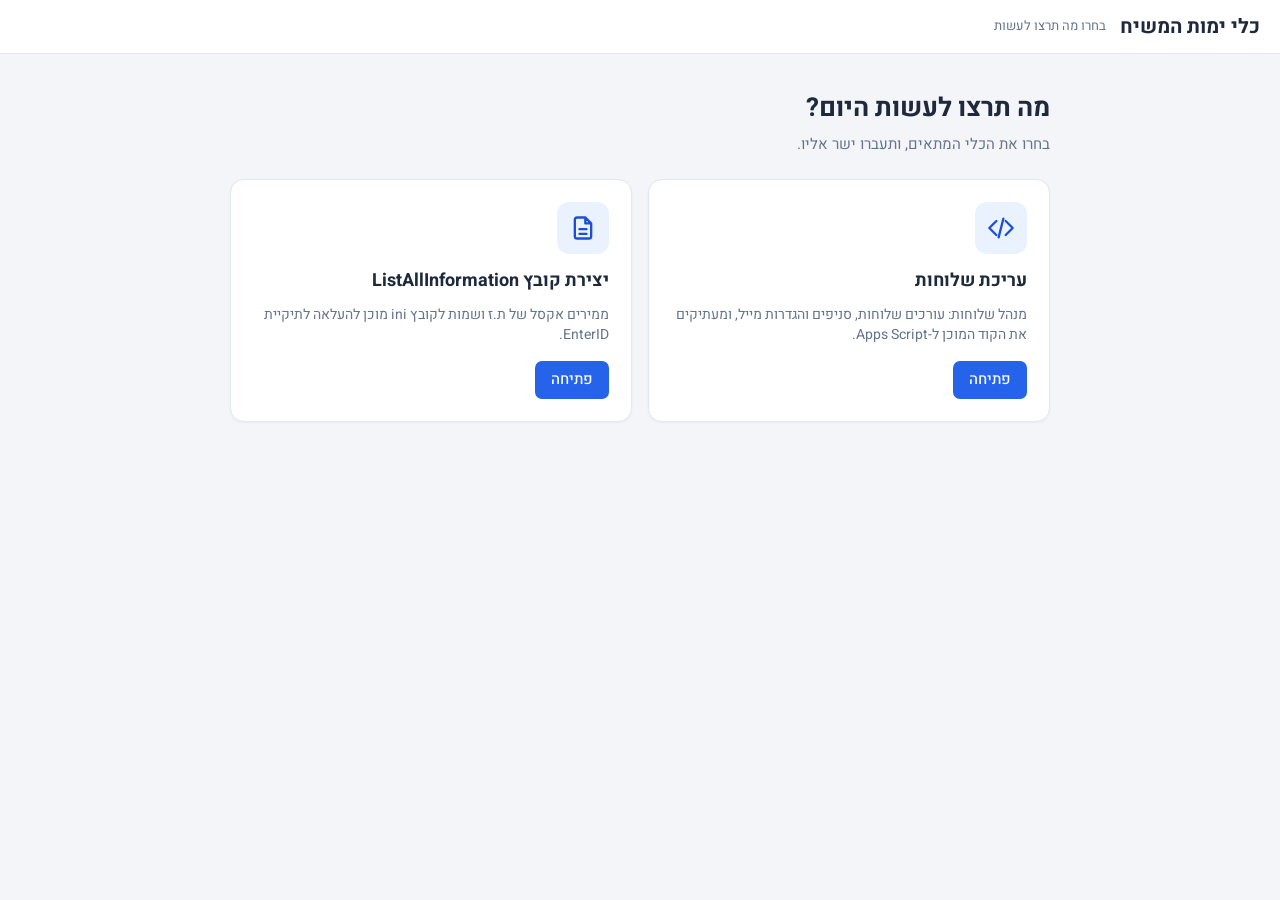
==== index.html @ 256fd230 "Rename index (3).html to index.html" ====
<!DOCTYPE html>
<html lang="he" dir="rtl">
<head>
<meta charset="utf-8">
<meta name="viewport" content="width=device-width, initial-scale=1">
<title>כלי ימות המשיח</title>
<link href="https://fonts.googleapis.com/css2?family=Heebo:wght@400;500;700&display=swap" rel="stylesheet">
<style>
:root{--bg:#f3f5f9;--ink:#1e293b;--mut:#64748b;--line:#e2e8f0;--card:#fff;--ac:#2563eb;--ac2:#1d4ed8;--acs:#eaf1ff;--soft:#f8fafc}
*{box-sizing:border-box}html,body{min-height:100%}
body{margin:0;background:var(--bg);color:var(--ink);font:15px/1.45 Heebo,'Segoe UI',Arial,sans-serif}
:focus-visible{outline:2px solid var(--ac);outline-offset:2px}
header{background:#fff;border-bottom:1px solid var(--line);padding:12px 20px;display:flex;align-items:center;gap:14px;flex-wrap:wrap}
header h1{margin:0;font-size:20px}
header p{margin:0;color:var(--mut);font-size:13px;flex:1}
main{padding:36px 20px}
.wrap{max-width:820px;margin:0 auto}
.wrap>h2{margin:0 0 6px;font-size:26px}
.wrap>p{margin:0 0 24px;color:var(--mut)}
.grid{display:grid;grid-template-columns:repeat(2,1fr);gap:16px}
a.tool{display:flex;flex-direction:column;gap:10px;background:var(--card);border:1px solid var(--line);border-radius:14px;padding:22px;text-decoration:none;color:var(--ink);box-shadow:0 1px 3px #0f172a0a;transition:border-color .15s,box-shadow .15s,transform .1s}
a.tool:hover{border-color:#c3d6fb;box-shadow:0 6px 18px #2563eb1f;transform:translateY(-2px)}
.ic{width:52px;height:52px;border-radius:12px;background:var(--acs);color:var(--ac2);display:grid;place-items:center}
.ic svg{width:28px;height:28px}
a.tool h3{margin:4px 0 0;font-size:18px}
a.tool p{margin:0;color:var(--mut);font-size:14px;flex:1}
a.tool .go{margin-top:6px;align-self:flex-start;background:var(--ac);color:#fff;border-radius:7px;padding:8px 16px;font-weight:500}
a.tool:hover .go{background:var(--ac2)}
@media(max-width:640px){.grid{grid-template-columns:1fr}main{padding:22px 14px}}
@media(prefers-reduced-motion:reduce){*{transition:none!important}}
</style>
</head>
<body>
<header><h1>כלי ימות המשיח</h1><p>בחרו מה תרצו לעשות</p></header>
<main>
  <div class="wrap">
    <h2>מה תרצו לעשות היום?</h2>
    <p>בחרו את הכלי המתאים, ותעברו ישר אליו.</p>
    <div class="grid">
      <a class="tool" href="yemot-manager.html">
        <div class="ic"><svg viewBox="0 0 24 24" fill="none" stroke="currentColor" stroke-width="2" stroke-linecap="round" stroke-linejoin="round"><path d="M16 18l6-6-6-6M8 6l-6 6 6 6M14 4l-4 16"/></svg></div>
        <h3>עריכת שלוחות</h3>
        <p>מנהל שלוחות: עורכים שלוחות, סניפים והגדרות מייל, ומעתיקים את הקוד המוכן ל-Apps Script.</p>
        <span class="go">פתיחה</span>
      </a>
      <a class="tool" href="list-all-information.html">
        <div class="ic"><svg viewBox="0 0 24 24" fill="none" stroke="currentColor" stroke-width="2" stroke-linecap="round" stroke-linejoin="round"><path d="M14 3H7a2 2 0 0 0-2 2v14a2 2 0 0 0 2 2h10a2 2 0 0 0 2-2V8zM14 3v5h5M9 13h6M9 17h6"/></svg></div>
        <h3>יצירת קובץ ListAllInformation</h3>
        <p>ממירים אקסל של ת.ז ושמות לקובץ ini מוכן להעלאה לתיקיית EnterID.</p>
        <span class="go">פתיחה</span>
      </a>
    </div>
  </div>
</main>
</body>
</html>
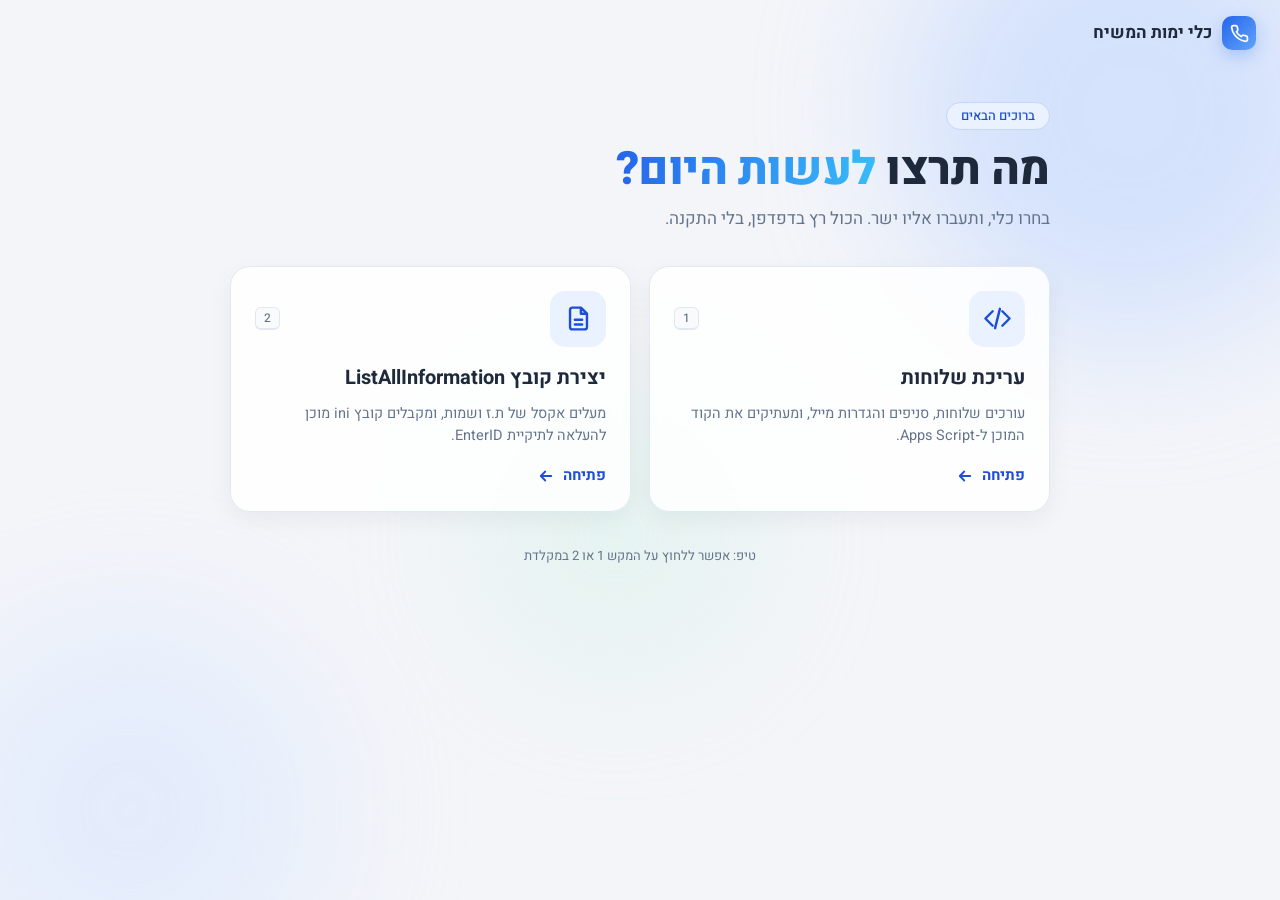
==== commit 34f31525: "Rename index (4).html to index.html" ====
--- a/index.html
+++ b/index.html
@@ -4,53 +4,109 @@
 <meta charset="utf-8">
 <meta name="viewport" content="width=device-width, initial-scale=1">
 <title>כלי ימות המשיח</title>
-<link href="https://fonts.googleapis.com/css2?family=Heebo:wght@400;500;700&display=swap" rel="stylesheet">
+<link href="https://fonts.googleapis.com/css2?family=Heebo:wght@400;500;700;800&display=swap" rel="stylesheet">
+<link rel="stylesheet" href="site.css">
 <style>
 :root{--bg:#f3f5f9;--ink:#1e293b;--mut:#64748b;--line:#e2e8f0;--card:#fff;--ac:#2563eb;--ac2:#1d4ed8;--acs:#eaf1ff;--soft:#f8fafc}
 *{box-sizing:border-box}html,body{min-height:100%}
-body{margin:0;background:var(--bg);color:var(--ink);font:15px/1.45 Heebo,'Segoe UI',Arial,sans-serif}
-:focus-visible{outline:2px solid var(--ac);outline-offset:2px}
-header{background:#fff;border-bottom:1px solid var(--line);padding:12px 20px;display:flex;align-items:center;gap:14px;flex-wrap:wrap}
-header h1{margin:0;font-size:20px}
-header p{margin:0;color:var(--mut);font-size:13px;flex:1}
-main{padding:36px 20px}
-.wrap{max-width:820px;margin:0 auto}
-.wrap>h2{margin:0 0 6px;font-size:26px}
-.wrap>p{margin:0 0 24px;color:var(--mut)}
-.grid{display:grid;grid-template-columns:repeat(2,1fr);gap:16px}
-a.tool{display:flex;flex-direction:column;gap:10px;background:var(--card);border:1px solid var(--line);border-radius:14px;padding:22px;text-decoration:none;color:var(--ink);box-shadow:0 1px 3px #0f172a0a;transition:border-color .15s,box-shadow .15s,transform .1s}
-a.tool:hover{border-color:#c3d6fb;box-shadow:0 6px 18px #2563eb1f;transform:translateY(-2px)}
-.ic{width:52px;height:52px;border-radius:12px;background:var(--acs);color:var(--ac2);display:grid;place-items:center}
-.ic svg{width:28px;height:28px}
-a.tool h3{margin:4px 0 0;font-size:18px}
-a.tool p{margin:0;color:var(--mut);font-size:14px;flex:1}
-a.tool .go{margin-top:6px;align-self:flex-start;background:var(--ac);color:#fff;border-radius:7px;padding:8px 16px;font-weight:500}
-a.tool:hover .go{background:var(--ac2)}
-@media(max-width:640px){.grid{grid-template-columns:1fr}main{padding:22px 14px}}
-@media(prefers-reduced-motion:reduce){*{transition:none!important}}
+body{margin:0;background:var(--bg);color:var(--ink);font:15px/1.5 Heebo,'Segoe UI',Arial,sans-serif;overflow-x:hidden}
+:focus-visible{outline:2px solid var(--ac);outline-offset:3px}
+
+/* רקע חי */
+.bg{position:fixed;inset:0;z-index:-1;overflow:hidden;pointer-events:none}
+.bg i{position:absolute;border-radius:50%;filter:blur(70px);opacity:.55;animation:float 14s ease-in-out infinite}
+.bg i:nth-child(1){width:460px;height:460px;background:#bcd3ff;top:-120px;right:-80px}
+.bg i:nth-child(2){width:380px;height:380px;background:#d8e6ff;bottom:-100px;left:-60px;animation-delay:-5s}
+.bg i:nth-child(3){width:260px;height:260px;background:#c9f0e0;top:45%;left:38%;opacity:.35;animation-delay:-9s}
+@keyframes float{0%,100%{transform:translate(0,0) scale(1)}50%{transform:translate(30px,-26px) scale(1.08)}}
+
+header{padding:16px 24px;display:flex;align-items:center;gap:10px}
+.logo{width:34px;height:34px;border-radius:10px;background:linear-gradient(135deg,var(--ac),#60a5fa);display:grid;place-items:center;color:#fff;box-shadow:0 6px 16px #2563eb40}
+.logo svg{width:19px;height:19px}
+header b{font-size:17px}
+
+main{max-width:860px;margin:0 auto;padding:36px 20px 60px}
+.pill{display:inline-block;background:var(--acs);color:var(--ac2);border:1px solid #c3d6fb;border-radius:99px;padding:3px 14px;font-size:13px;font-weight:500;animation:rise .6s both}
+h1{font-size:clamp(30px,6vw,46px);line-height:1.15;margin:14px 0 10px;font-weight:800;letter-spacing:-.01em;animation:rise .6s .08s both}
+h1 span{background:linear-gradient(100deg,var(--ac),#38bdf8);-webkit-background-clip:text;background-clip:text;color:transparent}
+.sub{margin:0 0 34px;color:var(--mut);font-size:17px;animation:rise .6s .16s both}
+
+.grid{display:grid;grid-template-columns:repeat(2,1fr);gap:18px}
+a.tool{position:relative;display:flex;flex-direction:column;gap:10px;background:#ffffffd9;backdrop-filter:blur(8px);border:1px solid var(--line);border-radius:20px;padding:24px;text-decoration:none;color:var(--ink);box-shadow:0 8px 24px #0f172a0d;overflow:hidden;
+  transition:transform .25s cubic-bezier(.2,.8,.2,1),box-shadow .25s,border-color .25s;animation:rise .65s both}
+a.tool:nth-child(1){animation-delay:.24s}a.tool:nth-child(2){animation-delay:.34s}
+a.tool::before{content:"";position:absolute;inset:0;border-radius:inherit;background:radial-gradient(280px circle at var(--mx,50%) var(--my,0%),#2563eb22,transparent 62%);opacity:0;transition:opacity .25s;pointer-events:none}
+a.tool:hover{transform:translateY(-5px);border-color:#b7cffa;box-shadow:0 18px 40px #2563eb26}
+a.tool:hover::before{opacity:1}
+a.tool:active{transform:translateY(-2px) scale(.99)}
+.row{display:flex;align-items:center;justify-content:space-between}
+.ic{width:56px;height:56px;border-radius:15px;background:var(--acs);color:var(--ac2);display:grid;place-items:center;transition:transform .3s,background .3s,color .3s}
+.ic svg{width:29px;height:29px}
+a.tool:hover .ic{background:var(--ac);color:#fff;transform:rotate(-6deg) scale(1.06)}
+kbd{font:500 12px Heebo,sans-serif;color:var(--mut);background:var(--soft);border:1px solid var(--line);border-bottom-width:2px;border-radius:6px;padding:1px 8px}
+a.tool h3{margin:6px 0 0;font-size:20px}
+a.tool p{margin:0;color:var(--mut);font-size:14.5px;flex:1}
+.go{margin-top:8px;display:inline-flex;align-items:center;gap:8px;color:var(--ac2);font-weight:700}
+.go svg{width:18px;height:18px;transition:transform .25s}
+a.tool:hover .go svg{transform:translateX(-6px)}
+
+footer{text-align:center;color:var(--mut);font-size:13px;margin-top:34px;animation:rise .6s .5s both}
+
+@keyframes rise{from{opacity:0;transform:translateY(18px)}}
+@media(max-width:640px){.grid{grid-template-columns:1fr}main{padding-top:20px}kbd{display:none}}
 </style>
 </head>
 <body>
-<header><h1>כלי ימות המשיח</h1><p>בחרו מה תרצו לעשות</p></header>
+<div id="topbar"></div>
+<div class="bg" aria-hidden="true"><i></i><i></i><i></i></div>
+
+<header>
+  <div class="logo"><svg viewBox="0 0 24 24" fill="none" stroke="currentColor" stroke-width="2.2" stroke-linecap="round" stroke-linejoin="round"><path d="M22 16.9v3a2 2 0 0 1-2.2 2 19.8 19.8 0 0 1-8.6-3.1 19.5 19.5 0 0 1-6-6A19.8 19.8 0 0 1 2.1 4.2 2 2 0 0 1 4.1 2h3a2 2 0 0 1 2 1.7c.1 1 .4 1.9.7 2.8a2 2 0 0 1-.5 2.1L8.1 9.9a16 16 0 0 0 6 6l1.3-1.3a2 2 0 0 1 2.1-.4c.9.3 1.8.6 2.8.7a2 2 0 0 1 1.7 2z"/></svg></div>
+  <b>כלי ימות המשיח</b>
+</header>
+
 <main>
-  <div class="wrap">
-    <h2>מה תרצו לעשות היום?</h2>
-    <p>בחרו את הכלי המתאים, ותעברו ישר אליו.</p>
-    <div class="grid">
-      <a class="tool" href="yemot-manager.html">
+  <span class="pill">ברוכים הבאים</span>
+  <h1>מה תרצו <span>לעשות היום?</span></h1>
+  <p class="sub">בחרו כלי, ותעברו אליו ישר. הכול רץ בדפדפן, בלי התקנה.</p>
+
+  <div class="grid">
+    <a class="tool" href="yemot-manager.html" data-k="1">
+      <div class="row">
         <div class="ic"><svg viewBox="0 0 24 24" fill="none" stroke="currentColor" stroke-width="2" stroke-linecap="round" stroke-linejoin="round"><path d="M16 18l6-6-6-6M8 6l-6 6 6 6M14 4l-4 16"/></svg></div>
-        <h3>עריכת שלוחות</h3>
-        <p>מנהל שלוחות: עורכים שלוחות, סניפים והגדרות מייל, ומעתיקים את הקוד המוכן ל-Apps Script.</p>
-        <span class="go">פתיחה</span>
-      </a>
-      <a class="tool" href="list-all-information.html">
+        <kbd>1</kbd>
+      </div>
+      <h3>עריכת שלוחות</h3>
+      <p>עורכים שלוחות, סניפים והגדרות מייל, ומעתיקים את הקוד המוכן ל‑Apps Script.</p>
+      <span class="go">פתיחה <svg viewBox="0 0 24 24" fill="none" stroke="currentColor" stroke-width="2.4" stroke-linecap="round" stroke-linejoin="round"><path d="M19 12H5M11 6l-6 6 6 6"/></svg></span>
+    </a>
+    <a class="tool" href="list-all-information.html" data-k="2">
+      <div class="row">
         <div class="ic"><svg viewBox="0 0 24 24" fill="none" stroke="currentColor" stroke-width="2" stroke-linecap="round" stroke-linejoin="round"><path d="M14 3H7a2 2 0 0 0-2 2v14a2 2 0 0 0 2 2h10a2 2 0 0 0 2-2V8zM14 3v5h5M9 13h6M9 17h6"/></svg></div>
-        <h3>יצירת קובץ ListAllInformation</h3>
-        <p>ממירים אקסל של ת.ז ושמות לקובץ ini מוכן להעלאה לתיקיית EnterID.</p>
-        <span class="go">פתיחה</span>
-      </a>
-    </div>
+        <kbd>2</kbd>
+      </div>
+      <h3>יצירת קובץ ListAllInformation</h3>
+      <p>מעלים אקסל של ת.ז ושמות, ומקבלים קובץ ini מוכן להעלאה לתיקיית EnterID.</p>
+      <span class="go">פתיחה <svg viewBox="0 0 24 24" fill="none" stroke="currentColor" stroke-width="2.4" stroke-linecap="round" stroke-linejoin="round"><path d="M19 12H5M11 6l-6 6 6 6"/></svg></span>
+    </a>
   </div>
+  <footer>טיפ: אפשר ללחוץ על המקש 1 או 2 במקלדת</footer>
 </main>
+
+<script src="site.js"></script>
+<script>
+document.querySelectorAll('a.tool').forEach(function (c) {
+  c.addEventListener('pointermove', function (e) {
+    var r = c.getBoundingClientRect();
+    c.style.setProperty('--mx', (e.clientX - r.left) + 'px');
+    c.style.setProperty('--my', (e.clientY - r.top) + 'px');
+  });
+});
+document.addEventListener('keydown', function (e) {
+  if (e.ctrlKey || e.metaKey || e.altKey) return;
+  var a = document.querySelector('a.tool[data-k="' + e.key + '"]');
+  if (a) a.click();
+});
+</script>
 </body>
 </html>
--- a/site.css
+++ b/site.css
@@ -0,0 +1,28 @@
+/* אפקטים משותפים לכל דפי האתר */
+
+/* מעבר חלק בין דפים (דפדפנים תומכים) */
+@view-transition{navigation:auto}
+::view-transition-old(root){animation:.22s ease both vtOut}
+::view-transition-new(root){animation:.38s cubic-bezier(.2,.8,.2,1) both vtIn}
+@keyframes vtOut{to{opacity:0;transform:translateY(-8px)}}
+@keyframes vtIn{from{opacity:0;transform:translateY(12px)}}
+
+/* גיבוי לדפדפנים בלי תמיכה */
+@keyframes pageIn{from{opacity:0;transform:translateY(10px)}}
+@supports not (view-transition-name:none){body{animation:pageIn .4s ease both}}
+
+/* פס טעינה עליון בזמן מעבר בין דפים */
+#topbar{position:fixed;inset:0 0 auto 0;height:3px;background:linear-gradient(90deg,#2563eb,#60a5fa);transform:scaleX(0);transform-origin:right;z-index:999;pointer-events:none}
+body.leaving #topbar{animation:bar 1.4s cubic-bezier(.2,.7,.2,1) forwards}
+@keyframes bar{to{transform:scaleX(.88)}}
+
+/* חלונות קופצים */
+dialog[open]{animation:dlgIn .28s cubic-bezier(.2,.9,.3,1.15)}
+dialog::backdrop{animation:bdIn .25s ease both}
+@keyframes dlgIn{from{opacity:0;transform:translateY(14px) scale(.97)}}
+@keyframes bdIn{from{opacity:0}}
+
+@media (prefers-reduced-motion:reduce){
+  *,*::before,*::after{animation-duration:.01ms!important;animation-delay:0s!important;transition-duration:.01ms!important}
+  ::view-transition-group(*),::view-transition-old(*),::view-transition-new(*){animation:none!important}
+}
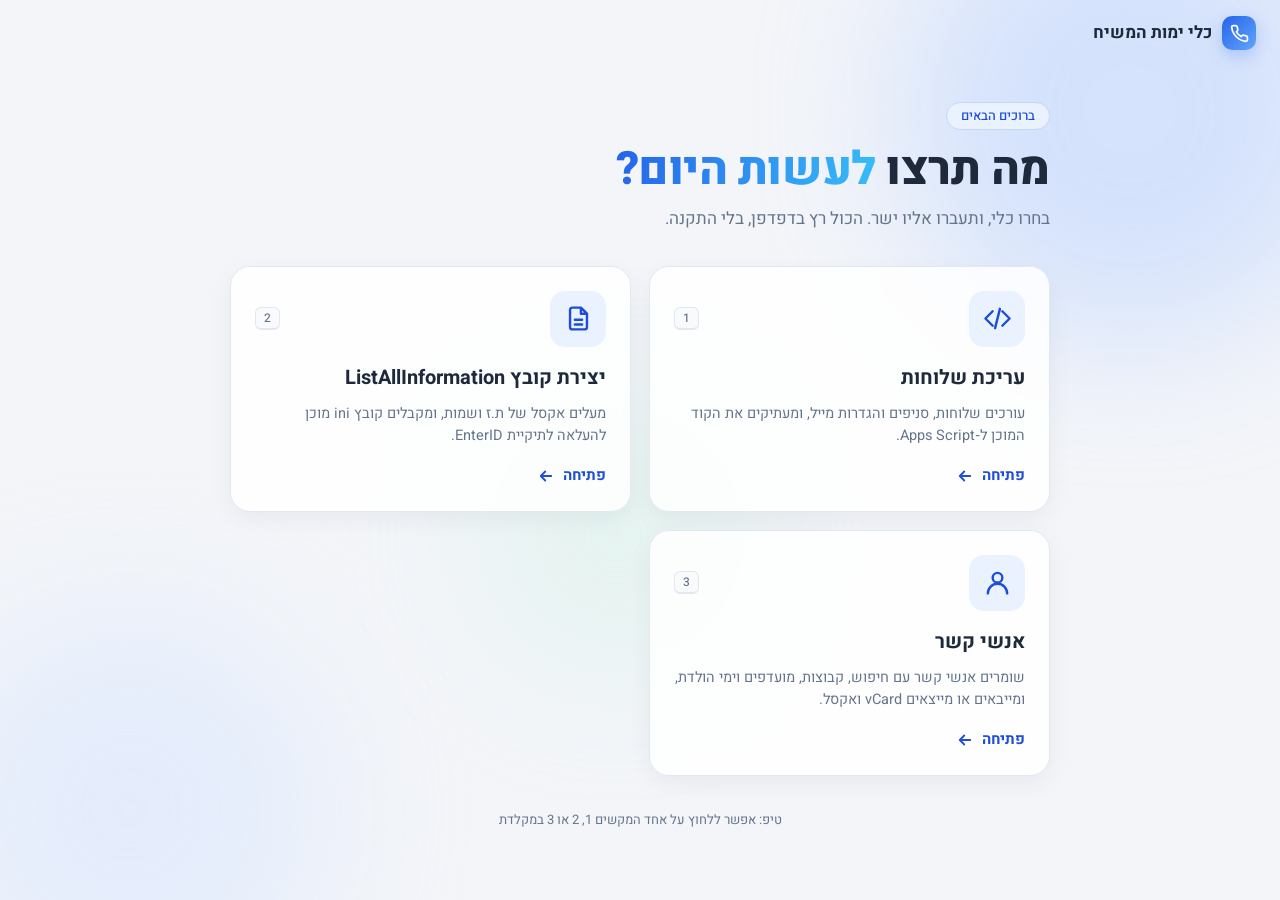
==== commit cca6d405: "Add files via upload" ====
--- a/index.html
+++ b/index.html
@@ -34,7 +34,7 @@
 .grid{display:grid;grid-template-columns:repeat(2,1fr);gap:18px}
 a.tool{position:relative;display:flex;flex-direction:column;gap:10px;background:#ffffffd9;backdrop-filter:blur(8px);border:1px solid var(--line);border-radius:20px;padding:24px;text-decoration:none;color:var(--ink);box-shadow:0 8px 24px #0f172a0d;overflow:hidden;
   transition:transform .25s cubic-bezier(.2,.8,.2,1),box-shadow .25s,border-color .25s;animation:rise .65s both}
-a.tool:nth-child(1){animation-delay:.24s}a.tool:nth-child(2){animation-delay:.34s}
+a.tool:nth-child(1){animation-delay:.24s}a.tool:nth-child(2){animation-delay:.34s}a.tool:nth-child(3){animation-delay:.44s}
 a.tool::before{content:"";position:absolute;inset:0;border-radius:inherit;background:radial-gradient(280px circle at var(--mx,50%) var(--my,0%),#2563eb22,transparent 62%);opacity:0;transition:opacity .25s;pointer-events:none}
 a.tool:hover{transform:translateY(-5px);border-color:#b7cffa;box-shadow:0 18px 40px #2563eb26}
 a.tool:hover::before{opacity:1}
@@ -89,8 +89,17 @@
       <p>מעלים אקסל של ת.ז ושמות, ומקבלים קובץ ini מוכן להעלאה לתיקיית EnterID.</p>
       <span class="go">פתיחה <svg viewBox="0 0 24 24" fill="none" stroke="currentColor" stroke-width="2.4" stroke-linecap="round" stroke-linejoin="round"><path d="M19 12H5M11 6l-6 6 6 6"/></svg></span>
     </a>
+    <a class="tool" href="contacts.html" data-k="3">
+      <div class="row">
+        <div class="ic"><svg viewBox="0 0 24 24" fill="none" stroke="currentColor" stroke-width="2" stroke-linecap="round" stroke-linejoin="round"><circle cx="12" cy="8" r="4"/><path d="M4 21a8 8 0 0 1 16 0"/></svg></div>
+        <kbd>3</kbd>
+      </div>
+      <h3>אנשי קשר</h3>
+      <p>שומרים אנשי קשר עם חיפוש, קבוצות, מועדפים וימי הולדת, ומייבאים או מייצאים vCard ואקסל.</p>
+      <span class="go">פתיחה <svg viewBox="0 0 24 24" fill="none" stroke="currentColor" stroke-width="2.4" stroke-linecap="round" stroke-linejoin="round"><path d="M19 12H5M11 6l-6 6 6 6"/></svg></span>
+    </a>
   </div>
-  <footer>טיפ: אפשר ללחוץ על המקש 1 או 2 במקלדת</footer>
+  <footer>טיפ: אפשר ללחוץ על אחד המקשים 1, 2 או 3 במקלדת</footer>
 </main>
 
 <script src="site.js"></script>
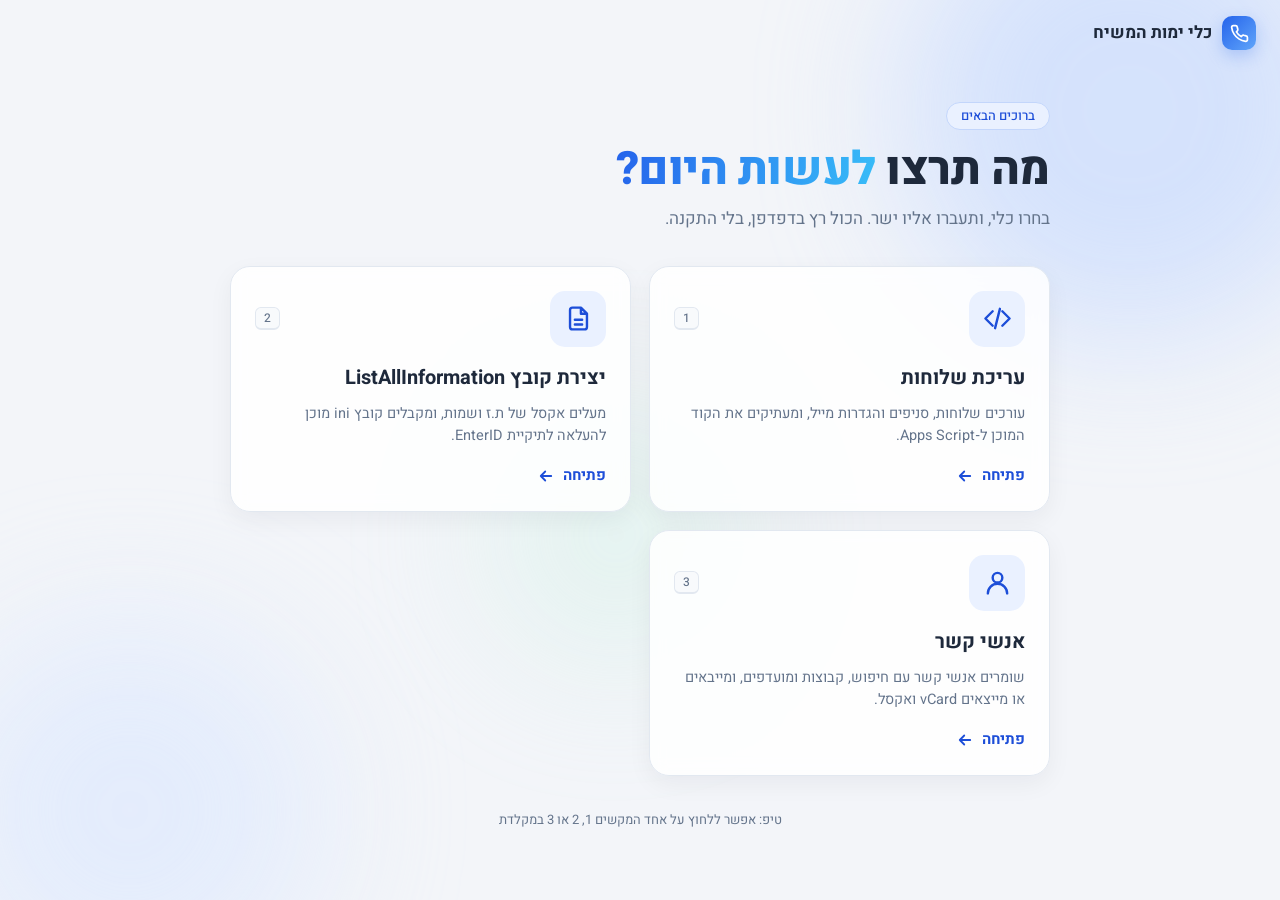
==== commit 837cdae2: "Add files via upload" ====
--- a/index.html
+++ b/index.html
@@ -95,7 +95,7 @@
         <kbd>3</kbd>
       </div>
       <h3>אנשי קשר</h3>
-      <p>שומרים אנשי קשר עם חיפוש, קבוצות, מועדפים וימי הולדת, ומייבאים או מייצאים vCard ואקסל.</p>
+      <p>שומרים אנשי קשר עם חיפוש, קבוצות ומועדפים, ומייבאים או מייצאים vCard ואקסל.</p>
       <span class="go">פתיחה <svg viewBox="0 0 24 24" fill="none" stroke="currentColor" stroke-width="2.4" stroke-linecap="round" stroke-linejoin="round"><path d="M19 12H5M11 6l-6 6 6 6"/></svg></span>
     </a>
   </div>
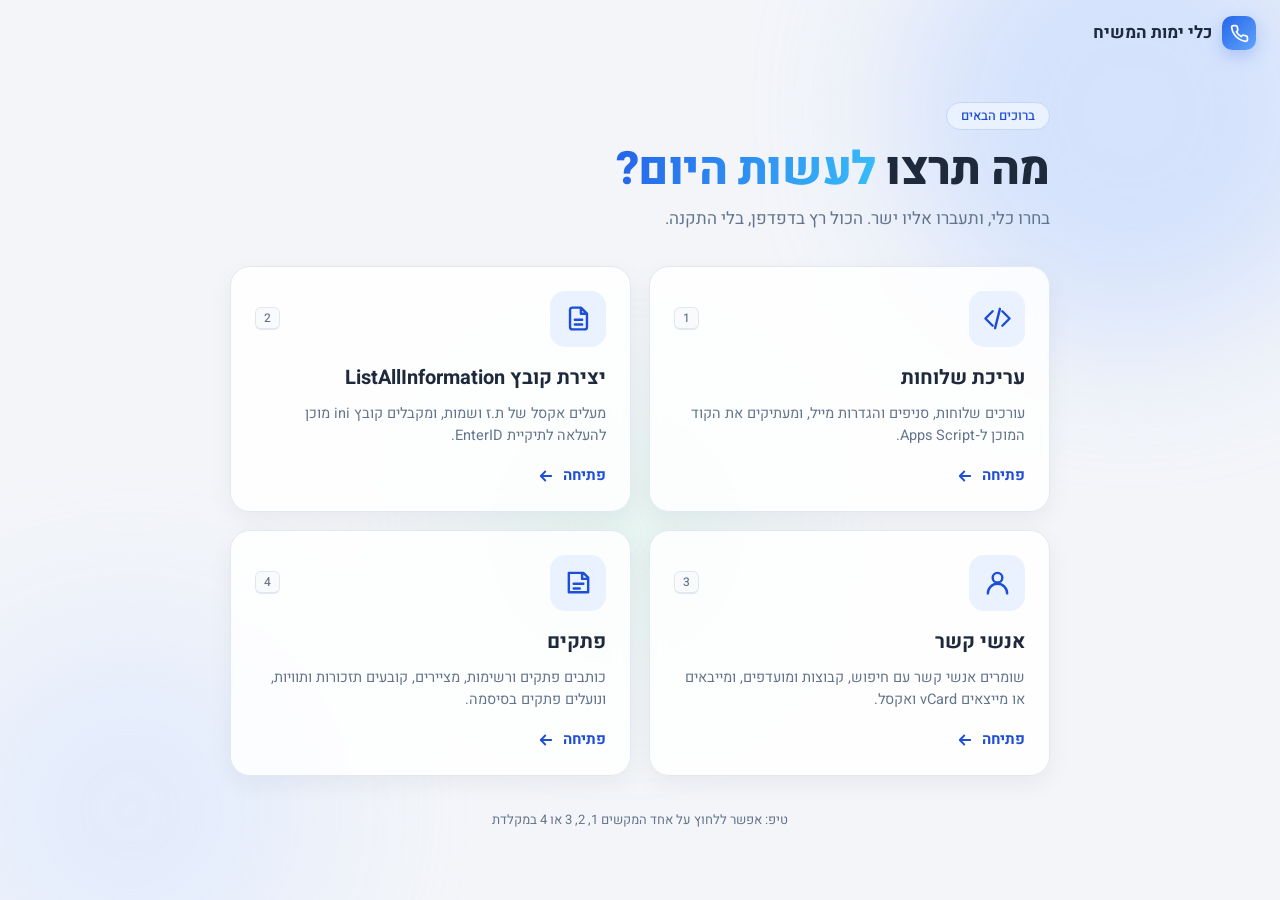
==== commit ffb2a991: "Rename index (4).html to index.html" ====
--- a/index.html
+++ b/index.html
@@ -34,7 +34,7 @@
 .grid{display:grid;grid-template-columns:repeat(2,1fr);gap:18px}
 a.tool{position:relative;display:flex;flex-direction:column;gap:10px;background:#ffffffd9;backdrop-filter:blur(8px);border:1px solid var(--line);border-radius:20px;padding:24px;text-decoration:none;color:var(--ink);box-shadow:0 8px 24px #0f172a0d;overflow:hidden;
   transition:transform .25s cubic-bezier(.2,.8,.2,1),box-shadow .25s,border-color .25s;animation:rise .65s both}
-a.tool:nth-child(1){animation-delay:.24s}a.tool:nth-child(2){animation-delay:.34s}a.tool:nth-child(3){animation-delay:.44s}
+a.tool:nth-child(1){animation-delay:.24s}a.tool:nth-child(2){animation-delay:.34s}a.tool:nth-child(3){animation-delay:.44s}a.tool:nth-child(4){animation-delay:.54s}
 a.tool::before{content:"";position:absolute;inset:0;border-radius:inherit;background:radial-gradient(280px circle at var(--mx,50%) var(--my,0%),#2563eb22,transparent 62%);opacity:0;transition:opacity .25s;pointer-events:none}
 a.tool:hover{transform:translateY(-5px);border-color:#b7cffa;box-shadow:0 18px 40px #2563eb26}
 a.tool:hover::before{opacity:1}
@@ -98,8 +98,17 @@
       <p>שומרים אנשי קשר עם חיפוש, קבוצות ומועדפים, ומייבאים או מייצאים vCard ואקסל.</p>
       <span class="go">פתיחה <svg viewBox="0 0 24 24" fill="none" stroke="currentColor" stroke-width="2.4" stroke-linecap="round" stroke-linejoin="round"><path d="M19 12H5M11 6l-6 6 6 6"/></svg></span>
     </a>
+    <a class="tool" href="notes.html" data-k="4">
+      <div class="row">
+        <div class="ic"><svg viewBox="0 0 24 24" fill="none" stroke="currentColor" stroke-width="2" stroke-linecap="round" stroke-linejoin="round"><path d="M4 4h12l4 4v12H4zM15 4v5h5M8 13h8M8 17h5"/></svg></div>
+        <kbd>4</kbd>
+      </div>
+      <h3>פתקים</h3>
+      <p>כותבים פתקים ורשימות, מציירים, קובעים תזכורות ותוויות, ונועלים פתקים בסיסמה.</p>
+      <span class="go">פתיחה <svg viewBox="0 0 24 24" fill="none" stroke="currentColor" stroke-width="2.4" stroke-linecap="round" stroke-linejoin="round"><path d="M19 12H5M11 6l-6 6 6 6"/></svg></span>
+    </a>
   </div>
-  <footer>טיפ: אפשר ללחוץ על אחד המקשים 1, 2 או 3 במקלדת</footer>
+  <footer>טיפ: אפשר ללחוץ על אחד המקשים 1, 2, 3 או 4 במקלדת</footer>
 </main>
 
 <script src="site.js"></script>
